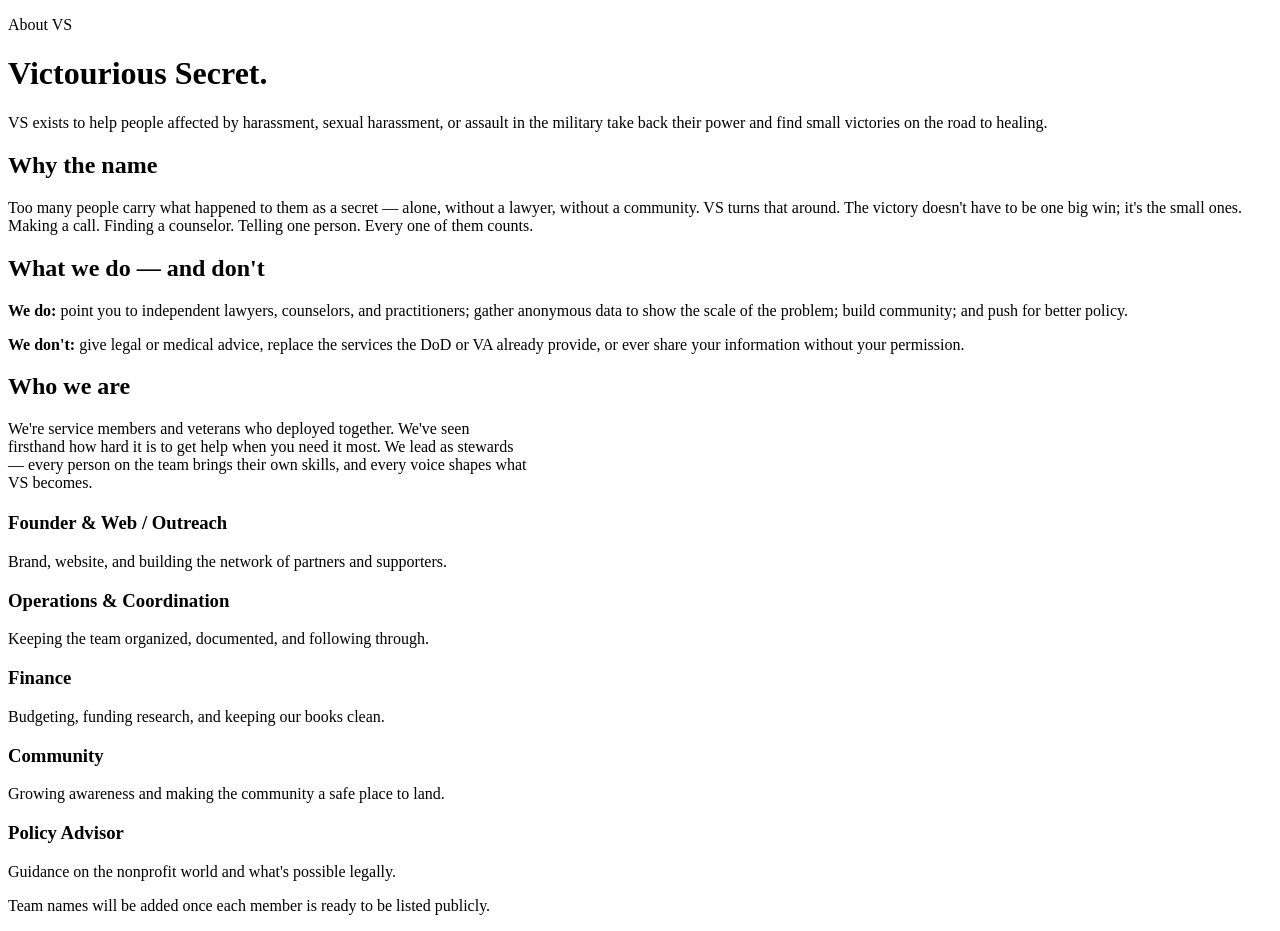
==== about.html @ 5d66e8b5 "Add VS site pages" ====
<!DOCTYPE html>
<html lang="en">
<head>
<meta charset="utf-8"><meta name="viewport" content="width=device-width,initial-scale=1">
<title>About — Victourious Secret (VS)</title>
<meta name="description" content="About Victourious Secret (VS) — our mission and the team behind it.">
<link rel="preconnect" href="https://fonts.googleapis.com"><link rel="preconnect" href="https://fonts.gstatic.com" crossorigin>
<link href="https://fonts.googleapis.com/css2?family=Fraunces:wght@600;700&family=Inter:wght@400;600;700&display=swap" rel="stylesheet">
<link rel="stylesheet" href="assets/style.css">
</head>
<body>
<main id="main">
<div class="wrap page-head">
  <p class="eyebrow">About VS</p>
  <h1>Victourious Secret.</h1>
  <p>VS exists to help people affected by harassment, sexual harassment, or assault in the military take back their power and find small victories on the road to healing.</p>
</div>
<section class="alt"><div class="wrap grid g2">
  <div><h2>Why the name</h2>
    <p>Too many people carry what happened to them as a secret — alone, without a lawyer, without a community. VS turns that around. The victory doesn't have to be one big win; it's the small ones. Making a call. Finding a counselor. Telling one person. Every one of them counts.</p></div>
  <div><h2>What we do — and don't</h2>
    <p><strong>We do:</strong> point you to independent lawyers, counselors, and practitioners; gather anonymous data to show the scale of the problem; build community; and push for better policy.</p>
    <p><strong>We don't:</strong> give legal or medical advice, replace the services the DoD or VA already provide, or ever share your information without your permission.</p></div>
</div></section>
<section><div class="wrap">
  <h2>Who we are</h2>
  <p style="max-width:65ch">We're service members and veterans who deployed together. We've seen firsthand how hard it is to get help when you need it most. We lead as stewards — every person on the team brings their own skills, and every voice shapes what VS becomes.</p>
  <div class="grid g3" style="margin-top:20px">
    <div class="card"><h3>Founder &amp; Web / Outreach</h3><p>Brand, website, and building the network of partners and supporters.</p></div>
    <div class="card"><h3>Operations &amp; Coordination</h3><p>Keeping the team organized, documented, and following through.</p></div>
    <div class="card"><h3>Finance</h3><p>Budgeting, funding research, and keeping our books clean.</p></div>
    <div class="card"><h3>Community</h3><p>Growing awareness and making the community a safe place to land.</p></div>
    <div class="card"><h3>Policy Advisor</h3><p>Guidance on the nonprofit world and what's possible legally.</p></div>
  </div>
  <p class="hint" style="margin-top:16px">Team names will be added once each member is ready to be listed publicly.</p>
</div></section>
</main>
<script src="assets/main.js"></script>

</body>
</html>
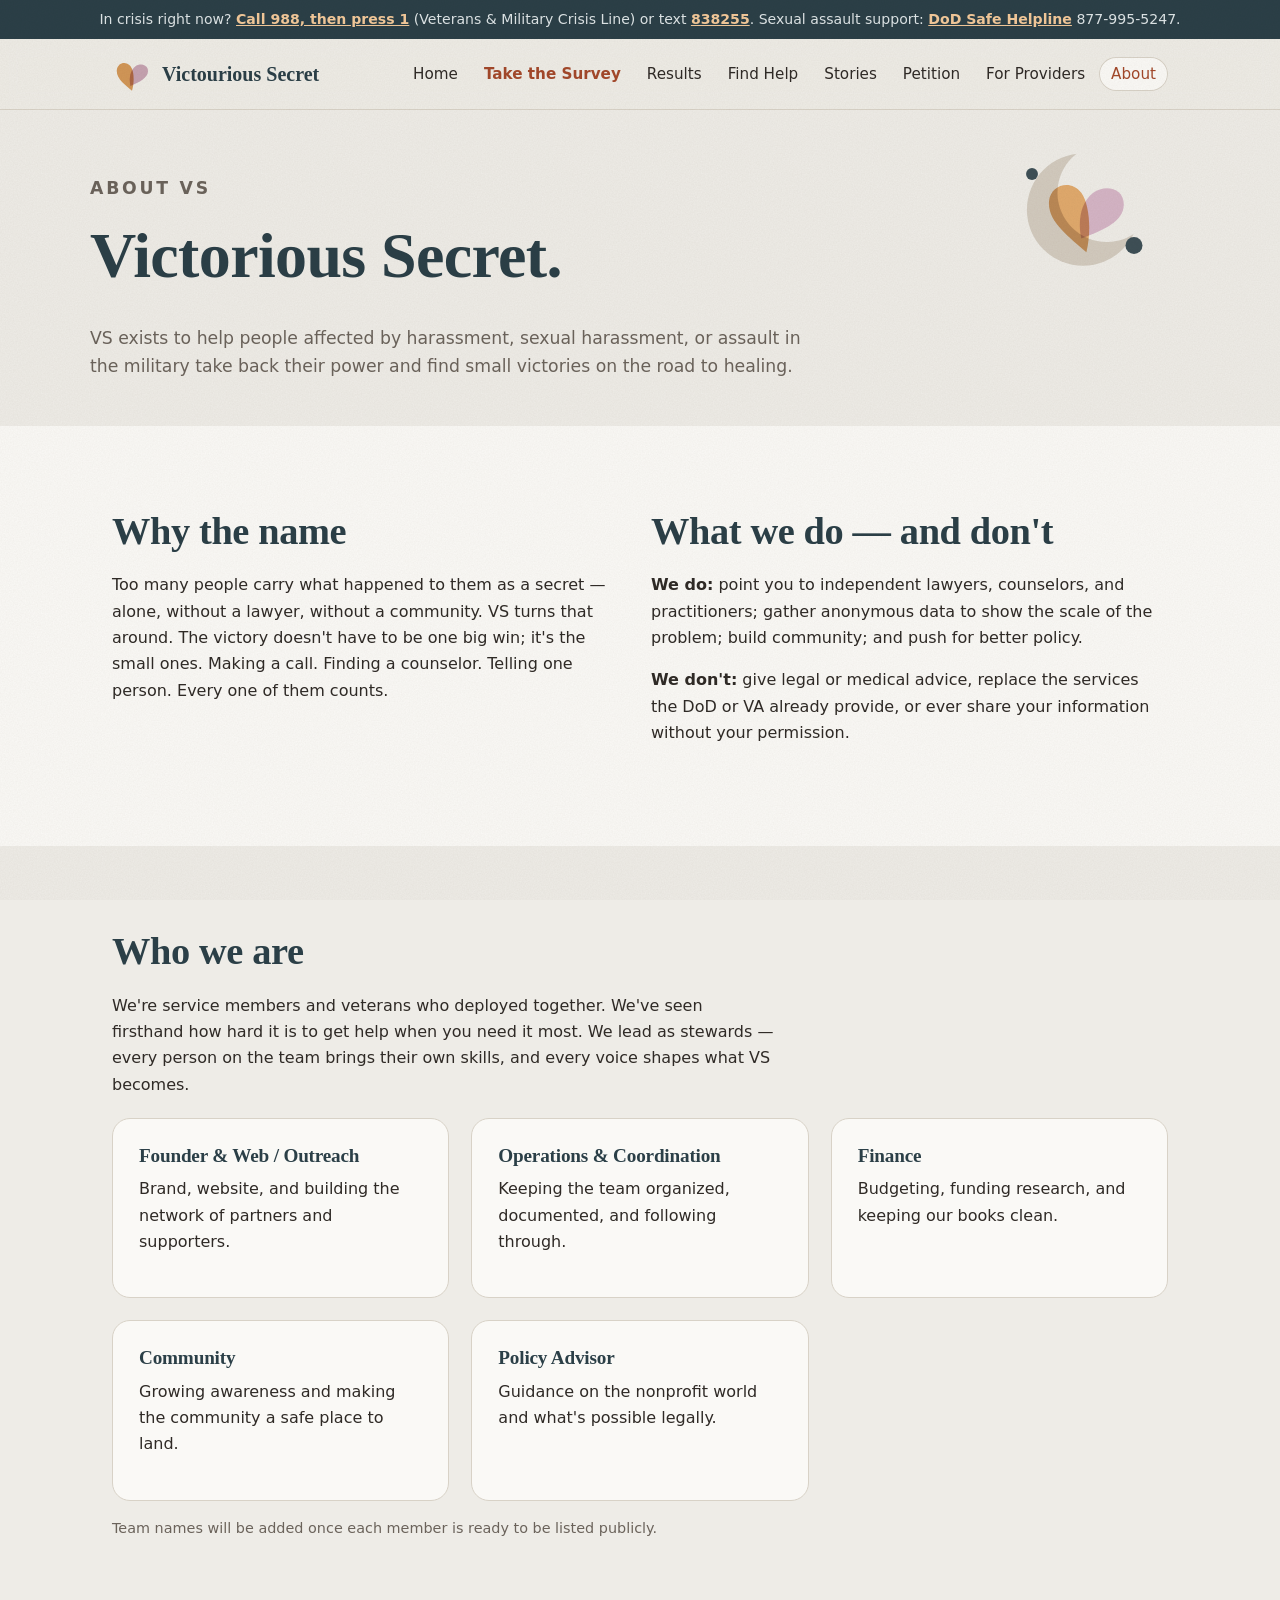
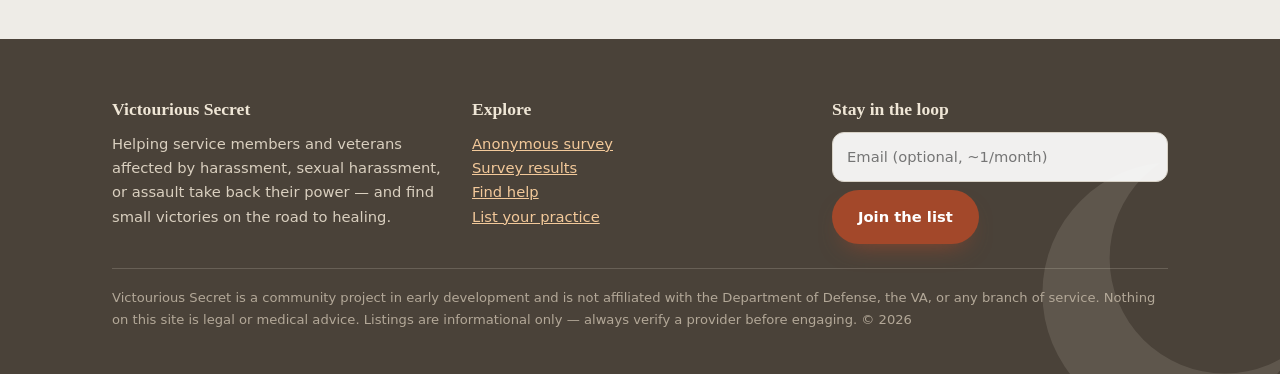
==== commit 7897f741: "Rename to Victorious Secret" ====
--- a/about.html
+++ b/about.html
@@ -2,8 +2,8 @@
 <html lang="en">
 <head>
 <meta charset="utf-8"><meta name="viewport" content="width=device-width,initial-scale=1">
-<title>About — Victourious Secret (VS)</title>
-<meta name="description" content="About Victourious Secret (VS) — our mission and the team behind it.">
+<title>About — Victorious Secret (VS)</title>
+<meta name="description" content="About Victorious Secret (VS) — our mission and the team behind it.">
 <link rel="preconnect" href="https://fonts.googleapis.com"><link rel="preconnect" href="https://fonts.gstatic.com" crossorigin>
 <link href="https://fonts.googleapis.com/css2?family=Fraunces:wght@600;700&family=Inter:wght@400;600;700&display=swap" rel="stylesheet">
 <link rel="stylesheet" href="assets/style.css">
@@ -12,7 +12,7 @@
 <main id="main">
 <div class="wrap page-head">
   <p class="eyebrow">About VS</p>
-  <h1>Victourious Secret.</h1>
+  <h1>Victorious Secret.</h1>
   <p>VS exists to help people affected by harassment, sexual harassment, or assault in the military take back their power and find small victories on the road to healing.</p>
 </div>
 <section class="alt"><div class="wrap grid g2">
--- a/assets/style.css
+++ b/assets/style.css
@@ -0,0 +1,240 @@
+/* ============================================================
+   VS — earthy, organic, hand-made feel
+   Warm paper, terracotta, amber, dusty mauve, deep slate.
+   ============================================================ */
+:root{
+  --paper:#eeece7; --paper-2:#e4e0d8; --line:#d8d2c7; --white:#faf9f6;
+  --ink:#2f2a26; --muted:#6b635b;
+  --rust:#a3482a; --rust-d:#843820; --amber:#dfa25f; --mauve:#d2aec2; --clay:#c9a88a;
+  --slate:#2b3f47; --taupe:#4a4239; --cream:#efe6d6;
+  --radius:18px; --max:1100px;
+}
+*{box-sizing:border-box}
+html{scroll-behavior:smooth}
+body{margin:0;font-family:"Inter",system-ui,-apple-system,Segoe UI,Roboto,sans-serif;color:var(--ink);background:var(--paper);line-height:1.65;position:relative}
+/* paper grain over everything */
+body::after{content:"";position:fixed;inset:0;pointer-events:none;z-index:100;opacity:.22;mix-blend-mode:multiply;
+  background-image:url("data:image/svg+xml;utf8,<svg xmlns='http://www.w3.org/2000/svg' width='220' height='220'><filter id='n'><feTurbulence type='fractalNoise' baseFrequency='.75' numOctaves='3' stitchTiles='stitch'/><feColorMatrix values='0 0 0 0 .45  0 0 0 0 .4  0 0 0 0 .35  0 0 0 .55 0'/></filter><rect width='100%' height='100%' filter='url(%23n)'/></svg>")}
+h1,h2,h3{font-family:"Fraunces",Georgia,serif;font-weight:600;line-height:1.12;margin:0 0 .5em;color:var(--slate);letter-spacing:-.01em}
+h1{font-size:clamp(2.4rem,5.4vw,4rem)} h2{font-size:clamp(1.7rem,3.2vw,2.4rem)} h3{font-size:1.2rem}
+h1 em,h2 em{font-style:italic;color:var(--rust)}
+p{margin:0 0 1em} a{color:var(--rust)}
+.wrap{max-width:var(--max);margin:0 auto;padding:0 22px}
+.skip{position:absolute;left:-9999px}.skip:focus{left:12px;top:12px;background:#fff;padding:8px;z-index:999}
+
+/* crisis bar */
+.crisis{background:var(--slate);color:#dfe6e8;font-size:.88rem;text-align:center;padding:8px 12px}
+.crisis a{color:#f3c99a;font-weight:600}
+
+/* nav */
+header.site{background:rgba(238,236,231,.92);backdrop-filter:blur(8px);border-bottom:1px solid var(--line);position:sticky;top:0;z-index:50}
+.nav{display:flex;align-items:center;justify-content:space-between;gap:16px;min-height:70px}
+.brand{display:flex;align-items:center;gap:10px;text-decoration:none;color:var(--slate);font-family:"Fraunces",serif;font-weight:600;font-size:1.25rem}
+.brand svg{width:40px;height:40px;flex:none}
+.nav ul{list-style:none;display:flex;gap:2px;margin:0;padding:0;flex-wrap:wrap}
+.nav ul a{text-decoration:none;color:var(--ink);padding:8px 12px;border-radius:999px;font-size:.95rem}
+.nav ul a:hover{background:var(--paper-2)}
+.nav ul a[aria-current="page"]{background:var(--white);box-shadow:inset 0 0 0 1px var(--line);color:var(--rust)}
+.menu-btn{display:none;background:none;border:1px solid var(--line);border-radius:999px;padding:8px 16px;font:inherit;color:var(--ink)}
+@media(max-width:880px){
+  .menu-btn{display:block}
+  .nav ul{display:none;position:absolute;top:70px;left:0;right:0;background:var(--paper);flex-direction:column;padding:10px 22px 18px;border-bottom:1px solid var(--line)}
+  .nav ul.open{display:flex}
+}
+
+/* buttons */
+.btn{display:inline-block;text-decoration:none;padding:13px 24px;border-radius:999px;border:2px solid transparent;cursor:pointer;font:inherit;font-weight:600;transition:transform .2s ease,background .3s ease,box-shadow .3s ease}
+.btn:hover{transform:translateY(-1px)}
+.btn-gold{background:var(--rust);color:#fff;box-shadow:0 12px 26px -14px rgba(163,72,42,.9)} .btn-gold:hover{background:var(--rust-d);color:#fff}
+.btn-navy{background:var(--slate);color:#fff}.btn-navy:hover{background:#1d2d33}
+.btn-ghost{border-color:currentColor;color:var(--slate);background:transparent}
+.btn-ghost:hover{background:var(--slate);color:#fff;border-color:var(--slate)}
+
+.eyebrow{text-transform:uppercase;letter-spacing:.16em;font-size:.76rem;font-weight:700;color:var(--rust)}
+
+/* ---------- hero ---------- */
+.hero{position:relative;overflow:hidden;padding:80px 0 90px;min-height:620px;display:flex;align-items:center}
+.hero .wrap{position:relative;z-index:2;width:100%}
+.hero .copy{max-width:540px}
+.hero p.lead{font-size:1.18rem;color:var(--muted);max-width:52ch}
+.hero .ctas{display:flex;gap:12px;flex-wrap:wrap;margin-top:28px}
+.hero-art{position:absolute;z-index:1;right:max(-60px,calc((100vw - var(--max))/2 - 80px));top:50%;transform:translateY(-50%);width:min(58vw,640px);height:auto;overflow:visible}
+@media(max-width:880px){
+  .hero{display:block;padding:50px 0 0;min-height:0}
+  .hero-art{position:relative;right:auto;top:auto;transform:none;width:78%;max-width:340px;display:block;margin:0 auto -6px}
+}
+
+/* hero art motion */
+.petal{mix-blend-mode:multiply;transform-box:fill-box;transform-origin:50% 90%}
+.petal.a{animation:sway-a 9s ease-in-out infinite alternate}
+.petal.b{animation:sway-b 11s ease-in-out infinite alternate}
+@keyframes sway-a{0%{transform:rotate(-3deg) translate(0,0)}100%{transform:rotate(3deg) translate(-6px,-4px)}}
+@keyframes sway-b{0%{transform:rotate(3deg) translate(0,0)}100%{transform:rotate(-4deg) translate(8px,-6px)}}
+.moon{transform-box:fill-box;transform-origin:center;animation:moon 26s ease-in-out infinite alternate}
+@keyframes moon{0%{transform:rotate(-8deg)}100%{transform:rotate(6deg)}}
+.dot{transform-box:fill-box;transform-origin:center;animation:bob 7s ease-in-out infinite alternate}
+.dot.d2{animation-duration:9s;animation-delay:-3s}.dot.d3{animation-duration:11s;animation-delay:-6s}
+@keyframes bob{0%{transform:translate(0,0)}100%{transform:translate(6px,-14px)}}
+.ribbon{fill:none;stroke-linecap:round;stroke-dasharray:1400;stroke-dashoffset:1400;animation:draw 5s 0.4s ease-out forwards, drift 12s 5.4s ease-in-out infinite alternate}
+.ribbon.r2{animation-delay:1s,6s}
+@keyframes draw{to{stroke-dashoffset:0}}
+@keyframes drift{0%{transform:translateY(0)}100%{transform:translateY(-8px)}}
+.sprig path{fill:none;stroke-linecap:round;stroke-linejoin:round;stroke-dasharray:400;stroke-dashoffset:400;animation:draw 3.2s 1.6s ease-out forwards}
+.sprig{transform-box:fill-box;transform-origin:50% 100%;animation:breeze 6s 4.8s ease-in-out infinite alternate}
+@keyframes breeze{0%{transform:rotate(0)}100%{transform:rotate(-4deg)}}
+
+/* ---------- sections ---------- */
+section{padding:84px 0;position:relative}
+section > .wrap{position:relative;z-index:1}
+section.alt{background:var(--white)}
+section.dark{background:var(--taupe);color:var(--cream)}
+section.dark h2,section.dark h3{color:var(--cream)}
+section.dark p{color:#d9cfbf}
+section.dark .eyebrow{color:var(--amber)}
+.page-head{padding:64px 0 28px;position:relative}
+.page-head p{max-width:65ch;color:var(--muted);font-size:1.08rem}
+.page-head .deco{position:absolute;right:22px;top:30px;width:170px;opacity:.9;pointer-events:none}
+@media(max-width:700px){.page-head .deco{width:110px;opacity:.45}}
+
+.grid{display:grid;gap:22px}
+.g3{grid-template-columns:repeat(auto-fit,minmax(250px,1fr))}
+.g2{grid-template-columns:repeat(auto-fit,minmax(320px,1fr))}
+.card{background:var(--white);border:1px solid var(--line);border-radius:var(--radius);padding:26px;transition:transform .35s ease,box-shadow .35s ease}
+.card:hover{transform:translateY(-3px);box-shadow:0 20px 40px -24px rgba(74,66,57,.45)}
+section.alt .card{background:var(--paper)}
+section.dark .card{background:rgba(239,230,214,.06);border-color:rgba(239,230,214,.18)}
+.card .num{font-family:"Fraunces",serif;font-style:italic;font-size:2.2rem;color:var(--rust);font-weight:600;line-height:1}
+.card .icon{width:46px;height:46px;margin-bottom:10px}
+.tag{display:inline-block;font-size:.75rem;font-weight:600;padding:3px 11px;border-radius:999px;background:var(--paper-2);color:var(--slate);margin:0 6px 6px 0}
+.soon{background:rgba(223,162,95,.22);color:var(--rust-d)}
+.note{border-left:3px solid var(--amber);background:var(--white);padding:16px 20px;border-radius:0 12px 12px 0;margin:22px 0}
+
+/* directory */
+.filters{display:flex;gap:12px;flex-wrap:wrap;margin:10px 0 24px}
+.filters input,.filters select{padding:12px 16px;border:1px solid var(--line);border-radius:999px;font:inherit;background:var(--white);min-width:180px;color:var(--ink)}
+.filters input{flex:1}
+.res h3{margin-bottom:.3em}
+.res .meta{color:var(--muted);font-size:.9rem;margin-bottom:.6em}
+.res a.link{font-weight:600}
+#count{color:var(--muted);font-size:.92rem}
+
+/* forms */
+form .field{margin-bottom:20px}
+label,legend{font-weight:600;display:block;margin-bottom:6px;color:var(--slate)}
+.hint{font-weight:400;color:var(--muted);font-size:.9rem}
+input[type=text],input[type=email],input[type=url],input[type=tel],select,textarea{width:100%;padding:12px 14px;border:1px solid var(--line);border-radius:12px;font:inherit;background:var(--white);color:var(--ink)}
+input:focus,select:focus,textarea:focus{outline:2px solid var(--amber);outline-offset:1px}
+textarea{min-height:110px}
+fieldset{border:1px solid var(--line);border-radius:var(--radius);padding:18px 20px;margin:0 0 20px;background:var(--white)}
+.choice{display:flex;gap:10px;align-items:flex-start;font-weight:400;margin:6px 0;color:var(--ink)}
+.choice input{margin-top:5px;accent-color:var(--rust)}
+.step{display:none}.step.active{display:block;animation:fade .5s ease}
+@keyframes fade{from{opacity:0;transform:translateY(8px)}to{opacity:1;transform:none}}
+.progress{height:6px;background:var(--paper-2);border-radius:99px;overflow:hidden;margin:0 0 26px}
+.progress span{display:block;height:100%;background:linear-gradient(90deg,var(--amber),var(--rust));width:0;transition:width .4s}
+.form-actions{display:flex;gap:12px;justify-content:space-between;flex-wrap:wrap}
+.thanks{display:none}.thanks.show{display:block;animation:fade .6s ease}
+
+/* footer */
+footer.site{background:var(--taupe);color:#d9cfbf;padding:56px 0 30px;font-size:.92rem;position:relative;overflow:hidden}
+footer.site a{color:#f3c99a}
+footer .cols{display:grid;grid-template-columns:repeat(auto-fit,minmax(220px,1fr));gap:24px;margin-bottom:24px;position:relative;z-index:1}
+footer h4{color:var(--cream);font-family:"Fraunces",serif;font-weight:600;margin:0 0 8px;font-size:1.1rem}
+footer .fine{border-top:1px solid rgba(239,230,214,.18);padding-top:18px;color:#b3a898;font-size:.82rem;position:relative;z-index:1}
+footer .moon-bg{position:absolute;right:-60px;bottom:-80px;width:320px;opacity:.12;z-index:0}
+footer input[type=email]{background:rgba(255,255,255,.92)}
+
+/* reveal on scroll */
+.reveal{opacity:0;transform:translateY(18px);transition:opacity .9s ease,transform .9s ease}
+.reveal.in{opacity:1;transform:none}
+
+@media (prefers-reduced-motion: reduce){
+  *{animation:none!important;transition:none!important}
+  .ribbon,.sprig path{stroke-dashoffset:0}
+  .reveal{opacity:1;transform:none}
+}
+
+/* survey-first entry */
+.start{padding:0;margin-top:-40px;z-index:3}
+.start-card{background:var(--white);border:1px solid var(--line);border-radius:24px;padding:34px 36px;display:grid;grid-template-columns:1.4fr 1fr;gap:28px;align-items:center;box-shadow:0 30px 60px -36px rgba(74,66,57,.55)}
+.start-card h2{font-size:clamp(1.35rem,2.3vw,1.75rem);margin-bottom:.4em}
+.start-answers{display:grid;grid-template-columns:1fr 1fr;gap:10px}
+.start-answers .btn{text-align:center;padding:12px 14px}
+.start-answers .btn:first-child{grid-column:1/-1}
+.start + section{margin-top:70px}
+@media(max-width:880px){.start{margin-top:0;padding:24px 0 0}.start-card{grid-template-columns:1fr;padding:26px 22px}}
+.nav ul a[href="survey.html"]:not([aria-current]){color:var(--rust);font-weight:600}
+.nav ul{font-size:.94rem}
+
+/* likert */
+.likert .scale{display:grid;grid-template-columns:repeat(5,1fr);gap:6px}
+.likert .scale label{margin:0;font-weight:400;cursor:pointer}
+.likert .scale input{position:absolute;opacity:0}
+.likert .scale span{display:block;text-align:center;font-size:.82rem;padding:10px 4px;border:1px solid var(--line);border-radius:12px;background:var(--paper);line-height:1.25;transition:background .2s,border-color .2s}
+.likert .scale input:checked + span{background:var(--rust);border-color:var(--rust);color:#fff}
+.likert .scale input:focus-visible + span{outline:2px solid var(--amber)}
+@media(max-width:560px){.likert .scale{grid-template-columns:1fr}.likert .scale span{text-align:left;padding:10px 14px}}
+
+/* opt-in */
+.optin{border-top:1px solid var(--line);margin-top:22px;padding-top:20px}
+
+/* results */
+.stat-bars{display:grid;gap:14px}
+.bar-row{display:grid;grid-template-columns:minmax(140px,1fr) 2fr 52px;gap:12px;align-items:center;font-size:.95rem}
+.bar-track{height:14px;background:var(--paper-2);border-radius:99px;overflow:hidden}
+.bar-fill{height:100%;background:linear-gradient(90deg,var(--amber),var(--rust));border-radius:99px;width:0;transition:width 1.2s ease}
+.bar-row b{text-align:right;color:var(--slate)}
+.big-stat{font-family:"Fraunces",serif;font-size:clamp(2.6rem,6vw,4rem);color:var(--rust);line-height:1;font-style:italic}
+
+/* ---------- results page ---------- */
+:root{ --c-no:#b5532f; --c-mid:#bcb5aa; --c-yes:#0d87a3; }  /* validated: CVD ΔE 16.9, normal ΔE 24 */
+.r-block{padding:0;margin:0 0 28px}
+.r-block.card{padding:30px}
+.r-block h2{margin-bottom:.2em}
+.r-sub{color:var(--muted);margin-bottom:22px}
+.r-total{display:grid;grid-template-columns:auto 1fr;gap:30px;align-items:center}
+.r-total-label{font-family:"Fraunces",serif;font-size:1.3rem;color:var(--slate);margin:6px 0 0}
+@media(max-width:640px){.r-total{grid-template-columns:1fr;gap:10px}}
+.rings{grid-template-columns:repeat(auto-fit,minmax(210px,1fr))}
+.ring{margin:0;text-align:center;padding:24px 20px;cursor:default}
+.ring svg{width:150px;height:150px;display:block;margin:0 auto 12px}
+.ring-track{fill:none;stroke:var(--paper-2);stroke-width:14}
+.ring-val{fill:none;stroke:var(--c-no);stroke-width:14;stroke-linecap:round;transform:rotate(-90deg);transform-origin:64px 64px;transition:stroke-dasharray 1.4s cubic-bezier(.2,.7,.2,1)}
+.ring-big{font-family:"Fraunces",serif;font-size:42px;font-weight:600;fill:var(--slate);text-anchor:middle}
+.ring-small{font-size:12px;fill:var(--muted);text-anchor:middle;letter-spacing:.04em}
+.ring figcaption{font-size:1.02rem;line-height:1.45;color:var(--ink)}
+.ring figcaption b{color:var(--slate)}
+.bar-fill{background:var(--c-no)}
+.bar-row{padding:4px 0;border-radius:8px;cursor:default}
+.bar-row:hover .bar-fill{filter:brightness(1.08)}
+.legend{display:flex;gap:18px;flex-wrap:wrap;margin:0 0 16px;font-size:.92rem;color:var(--ink)}
+.legend i{display:inline-block;width:12px;height:12px;border-radius:3px;margin-right:6px;vertical-align:-1px}
+.split{margin-bottom:18px}
+.split p{margin:0 0 6px;font-weight:600;color:var(--slate)}
+.split-bar{display:flex;gap:2px;height:34px;border-radius:10px;overflow:hidden}
+.seg{display:flex;align-items:center;justify-content:center;font-size:.85rem;font-weight:700;min-width:4px;cursor:default}
+.seg-no{background:var(--c-no);color:#fff}
+.seg-mid{background:var(--c-mid);color:var(--ink)}
+.seg-yes{background:var(--c-yes);color:#fff}
+.r-table{margin-top:18px}
+.r-table summary{cursor:pointer;color:var(--rust);font-weight:600;font-size:.92rem}
+.r-table table{width:100%;border-collapse:collapse;margin-top:10px;font-size:.92rem}
+.r-table th,.r-table td{text-align:left;padding:8px 10px;border-bottom:1px solid var(--line)}
+.r-table th{color:var(--muted);font-weight:600}
+.is-sample{position:relative}
+.is-sample::after{content:"SAMPLE DATA";position:absolute;top:14px;right:16px;font-size:.68rem;font-weight:700;letter-spacing:.14em;color:var(--rust-d);background:rgba(223,162,95,.22);padding:3px 9px;border-radius:999px}
+.r-cta{display:flex;justify-content:space-between;align-items:center;gap:20px;flex-wrap:wrap;background:var(--taupe);border:none}
+.r-cta h2{color:var(--cream)}.r-cta p{color:#d9cfbf;margin:0}
+.r-cta .btn-ghost{color:var(--cream)}
+#tip{position:fixed;z-index:200;background:var(--slate);color:#fff;font-size:.85rem;padding:7px 11px;border-radius:8px;pointer-events:none;box-shadow:0 8px 20px -8px rgba(0,0,0,.4);max-width:260px}
+.start-answers .wide{grid-column:1/-1}
+@media(max-width:640px){
+  .bar-row{grid-template-columns:1fr 48px;row-gap:6px}
+  .bar-row span{grid-column:1/-1}
+  .bar-row .bar-track{grid-column:1}
+  .rings{grid-template-columns:1fr 1fr;gap:12px}
+  .ring{padding:16px 10px}.ring svg{width:110px;height:110px}
+  .ring figcaption{font-size:.9rem}
+  .r-block.card{padding:22px 18px}
+}
+@media(max-width:640px){.r-block.card.is-sample,.r-total.is-sample{padding-top:46px}}
